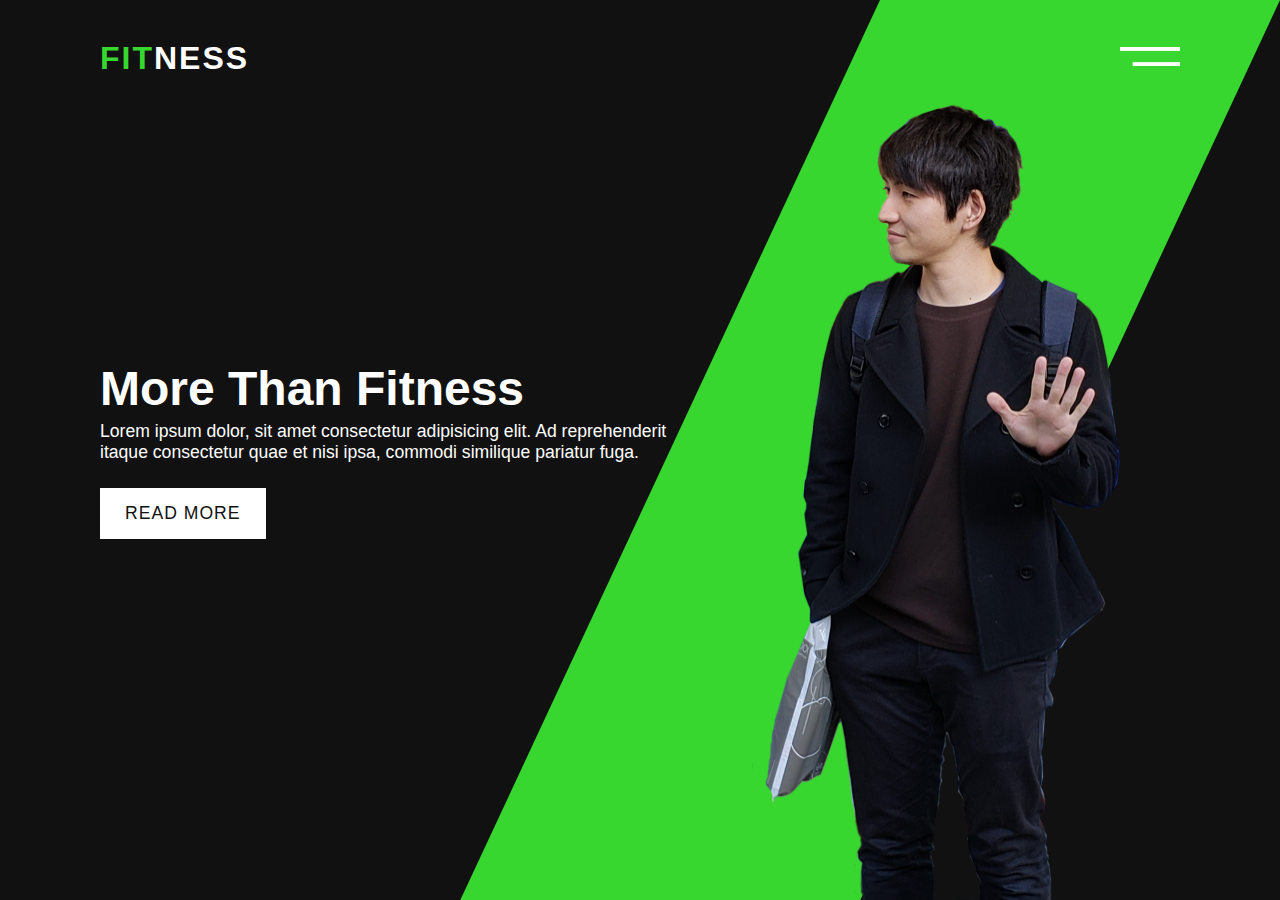
==== intro.html @ c6a5ad0c "make intro page" ====
<!DOCTYPE html>

<html>

<head>
    <meta name="viewport" content="width=device-width, initial-scale=1.0">
    <meta charset="UTF-8">
    <title> BirthDay | Intro Page </title>
    <link rel="stylesheet" href="css/styleIntro.css">
</head>

<body>
    <header>
        <a href="#" class="logo"> <span>Fit</span>ness</a>
        <div class="toggle"> <img src="img/toggle.png" alt=""> </div>
    </header>
    <div class="banner">
        <video src="img/intro_back_movie.mp4" autoplay muted loop type="mp4"></video>
        <div class="textBox">
            <h2> More Than Fitness </h2>
            <p>
                Lorem ipsum dolor, sit amet consectetur adipisicing elit. Ad reprehenderit
                itaque consectetur quae et nisi ipsa, commodi similique pariatur fuga.
            </p>
            <a href="#"> Read More </a>
        </div>
        <div class="imgBox">
            <img src="img/intro_1.png" alt="">
        </div>
        <ul class="sci">
            <li> <a href="#"> <img src="" alt=""></a></li>
            <li> <a href="#"> <img src="" alt=""></a></li>
            <li> <a href="#"> <img src="" alt=""></a></li>
        </ul>
    </div>

</body>

</html>
---- css/styleIntro.css ----
@import url('https//fonts.googleapi.com/css?family=Poppins:200,300,400,500,600,700,800,900');

*
{
    margin: 0;
    padding: 0;
    box-sizing: border-box;
    font-family: 'Poppins', sans-serif;
}

header
{
    position: absolute;
    top: 0;
    left: 0;
    width: 100%;
    display: flex;
    justify-content: space-between;
    align-items: center;
    padding: 40px 100px;
    z-index: 1000;
}

header .logo
{
    position: relative;
    font-size: 2em;
    color: #fff;
    text-transform: uppercase;
    font-weight: 700;
    letter-spacing: 2px;
    text-decoration: none;
}

header .logo span
{
    color: #37d72f;
}

header .toggle
{
    max-width: 60px;
    cursor: pointer;
}

header .toggle img
{
    max-width: 100%;
}

.banner
{
    position: relative;
    width: 100%;
    min-height: 100vh;
    padding: 0 100px;
    background: #111;
    display: flex;
    justify-content: flex-start;
    align-items: center;
}

.banner::before
{
    content: '';
    position: absolute;
    right: 0;
    top: 0;
    width: 400px;
    height: 100%;
    background: #37d72f;
    transform-origin: top;
    transform: skewX(-25deg);
    z-index: 1;
}

.banner video
{
    position: absolute;
    top: 0;
    left: 0;
    width: 100%;
    height: 100%;
    object-fit: cover;
    opacity: 0.15;
    pointer-events: none;
}

.banner .textBox
{
    position: relative;
    max-width: 600px;
    z-index: 2;
}

.banner .textBox h2
{
    color: #fff;
    font-size: 3em;
}

.banner .textBox p
{
    color: #fff;
    font-size: 1.1em;
    margin: 5px 0 25px;
}

.banner .textBox a
{
    position: relative;
    display: inline-block;
    background: #fff;
    color: #111;
    padding: 15px 25px;
    text-decoration: none;
    font-size: 1.1em;
    text-transform: uppercase;
    letter-spacing: 1px;
    font-weight: 500;
}

.banner .imgBox
{
    position: relative;
    height: 100vh;
    display: flex;
    justify-content: center;
    align-items: center;
    width: 50%;
    z-index: 2;
}

.banner .imgBox img
{
    position: absolute;
    bottom: 0;
    height: 90%;
    z-index: 10000;
}

.sci
{
    position: absolute;
    bottom: 20px;
    letter-spacing: 100px;
    display: flex;
    justify-content: center;
    align-items: center;
}

.sci li
{
    list-style: none;
}

.sci li a
{
    display: inline-block;
    margin-right: 15px;
}

.sci li a img
{
    transform: scale(0.5);
    filter: invert(1);
}

@media (max-width: 991px)
{
    header
    {
        padding: 20px 50px;
    }

    .banner
    {
        padding: 150px 50px 0;
        flex-direction: column;
        overflow: hidden;
    }

    .banner::before
    {
        width: 300px;
        transform: skewX(-25deg) translateX(50%);
    }

    .banner .textBox
    {
        max-width: 100%;
    }

    .sci
    {
        z-index: 1000;
        left: initial;
        right: 20px;
        flex-direction: column;
    }
}
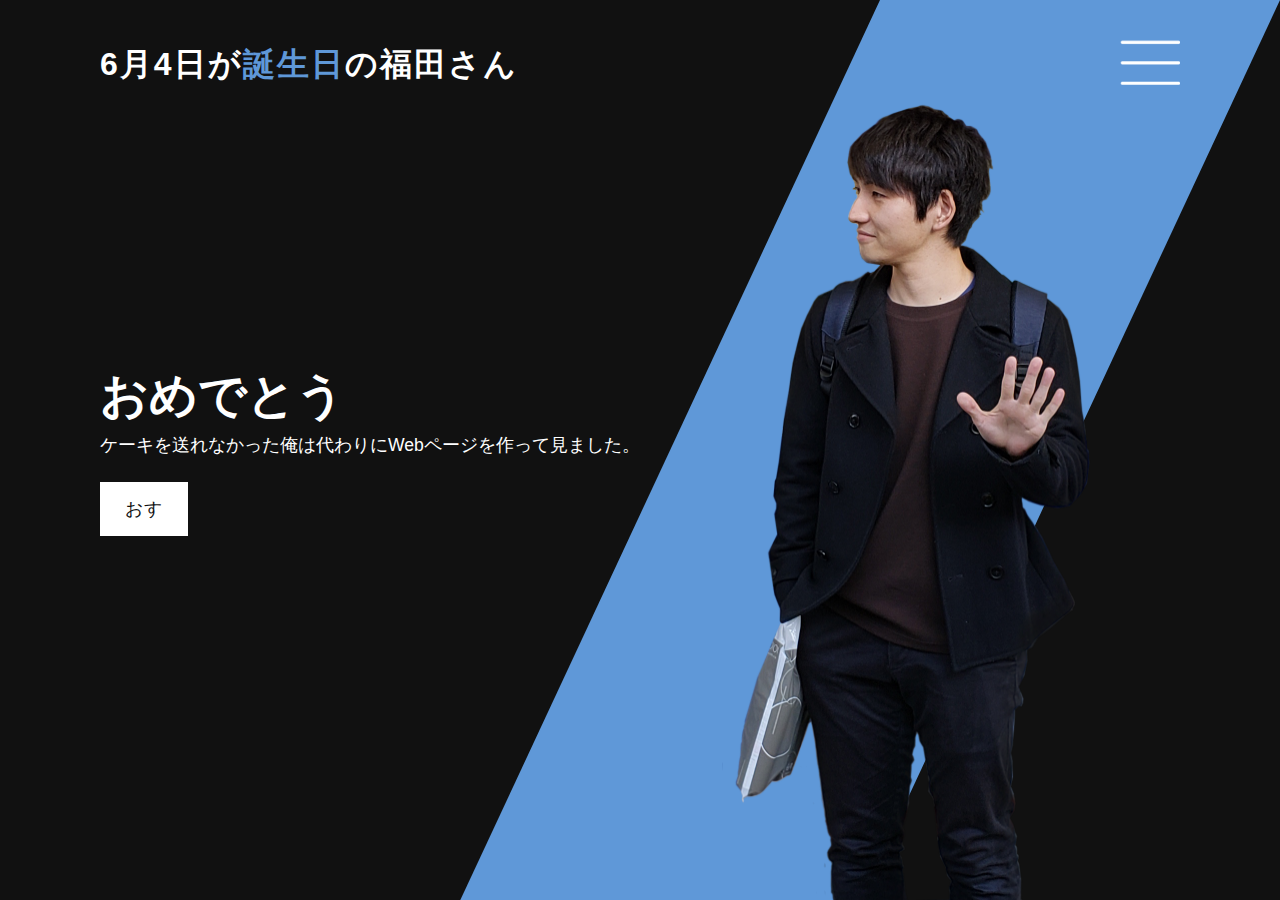
==== commit c2593115: "addfile" ====
--- a/intro.html
+++ b/intro.html
@@ -11,18 +11,17 @@
 
 <body>
     <header>
-        <a href="#" class="logo"> <span>Fit</span>ness</a>
+        <a href="#" class="logo"> 6月4日が<span>誕生日</span>の福田さん</a>
         <div class="toggle"> <img src="img/toggle.png" alt=""> </div>
     </header>
     <div class="banner">
         <video src="img/intro_back_movie.mp4" autoplay muted loop type="mp4"></video>
         <div class="textBox">
-            <h2> More Than Fitness </h2>
+            <h2> おめでとう </h2>
             <p>
-                Lorem ipsum dolor, sit amet consectetur adipisicing elit. Ad reprehenderit
-                itaque consectetur quae et nisi ipsa, commodi similique pariatur fuga.
+                ケーキを送れなかった俺は代わりにWebページを作って見ました。
             </p>
-            <a href="#"> Read More </a>
+            <a href="index.html"> おす </a>
         </div>
         <div class="imgBox">
             <img src="img/intro_1.png" alt="">
--- a/css/styleIntro.css
+++ b/css/styleIntro.css
@@ -34,7 +34,7 @@
 
 header .logo span
 {
-    color: #37d72f;
+    color: #5f98d8;
 }
 
 header .toggle
@@ -68,7 +68,7 @@
     top: 0;
     width: 400px;
     height: 100%;
-    background: #37d72f;
+    background: #5f98d8;
     transform-origin: top;
     transform: skewX(-25deg);
     z-index: 1;
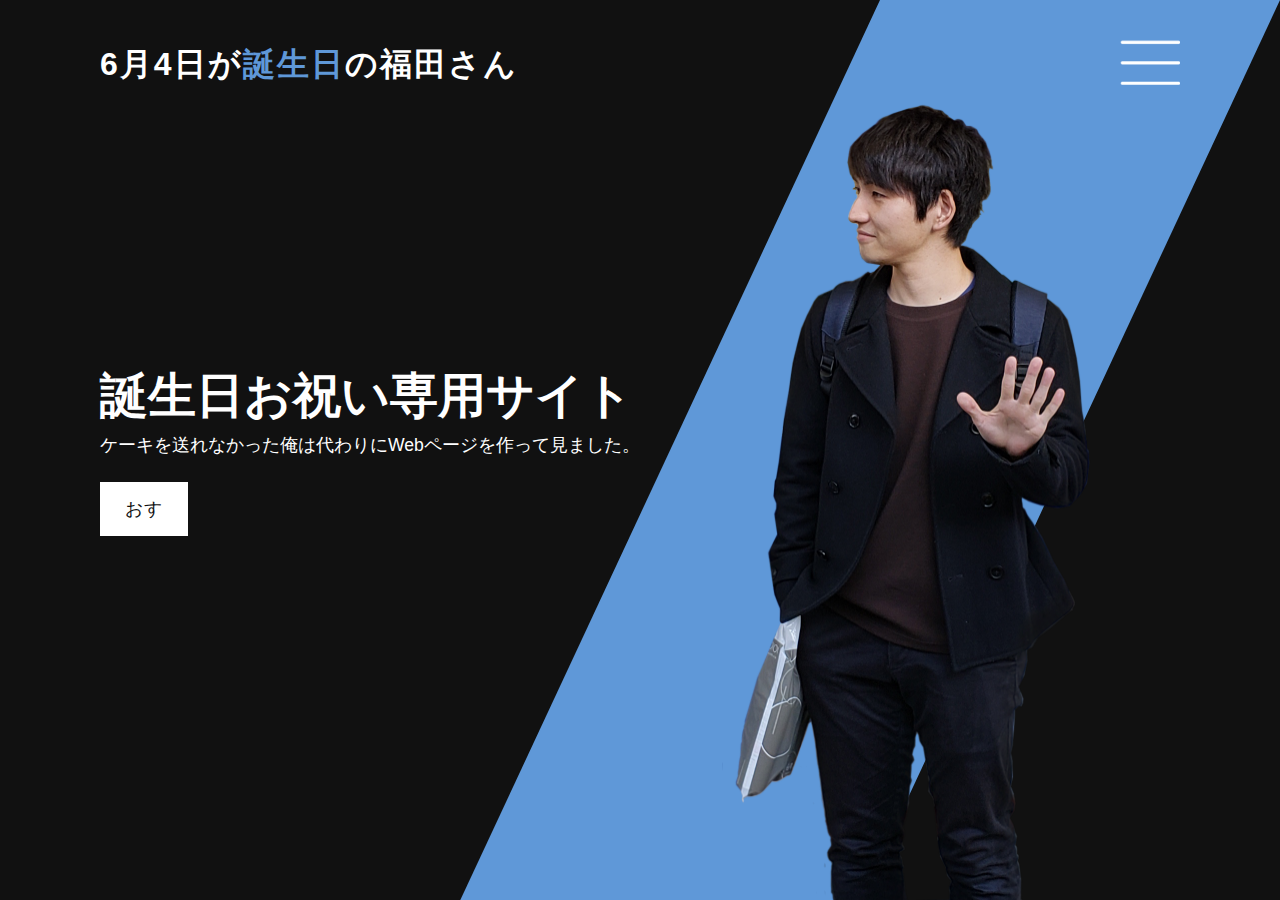
==== commit a427ed49: "scroll 7" ====
--- a/intro.html
+++ b/intro.html
@@ -17,7 +17,7 @@
     <div class="banner">
         <video src="img/intro_back_movie.mp4" autoplay muted loop type="mp4"></video>
         <div class="textBox">
-            <h2> おめでとう </h2>
+            <h2> 誕生日お祝い専用サイト </h2>
             <p>
                 ケーキを送れなかった俺は代わりにWebページを作って見ました。
             </p>
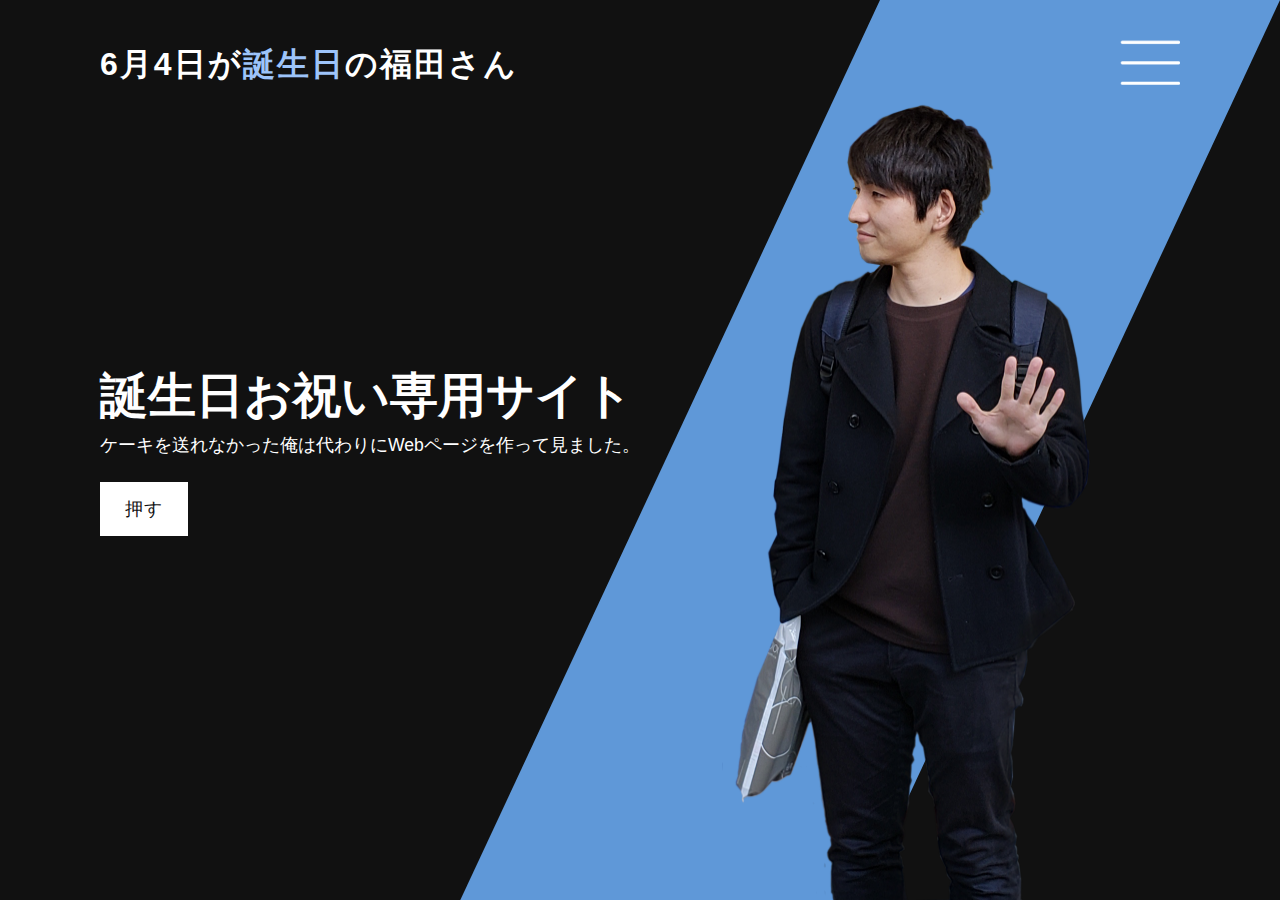
==== commit babea5a2: "push" ====
--- a/intro.html
+++ b/intro.html
@@ -21,7 +21,7 @@
             <p>
                 ケーキを送れなかった俺は代わりにWebページを作って見ました。
             </p>
-            <a href="index.html"> おす </a>
+            <a href="index.html"> 押す </a>
         </div>
         <div class="imgBox">
             <img src="img/intro_1.png" alt="">
--- a/css/styleIntro.css
+++ b/css/styleIntro.css
@@ -34,7 +34,7 @@
 
 header .logo span
 {
-    color: #5f98d8;
+    color: #9dc4fa;
 }
 
 header .toggle
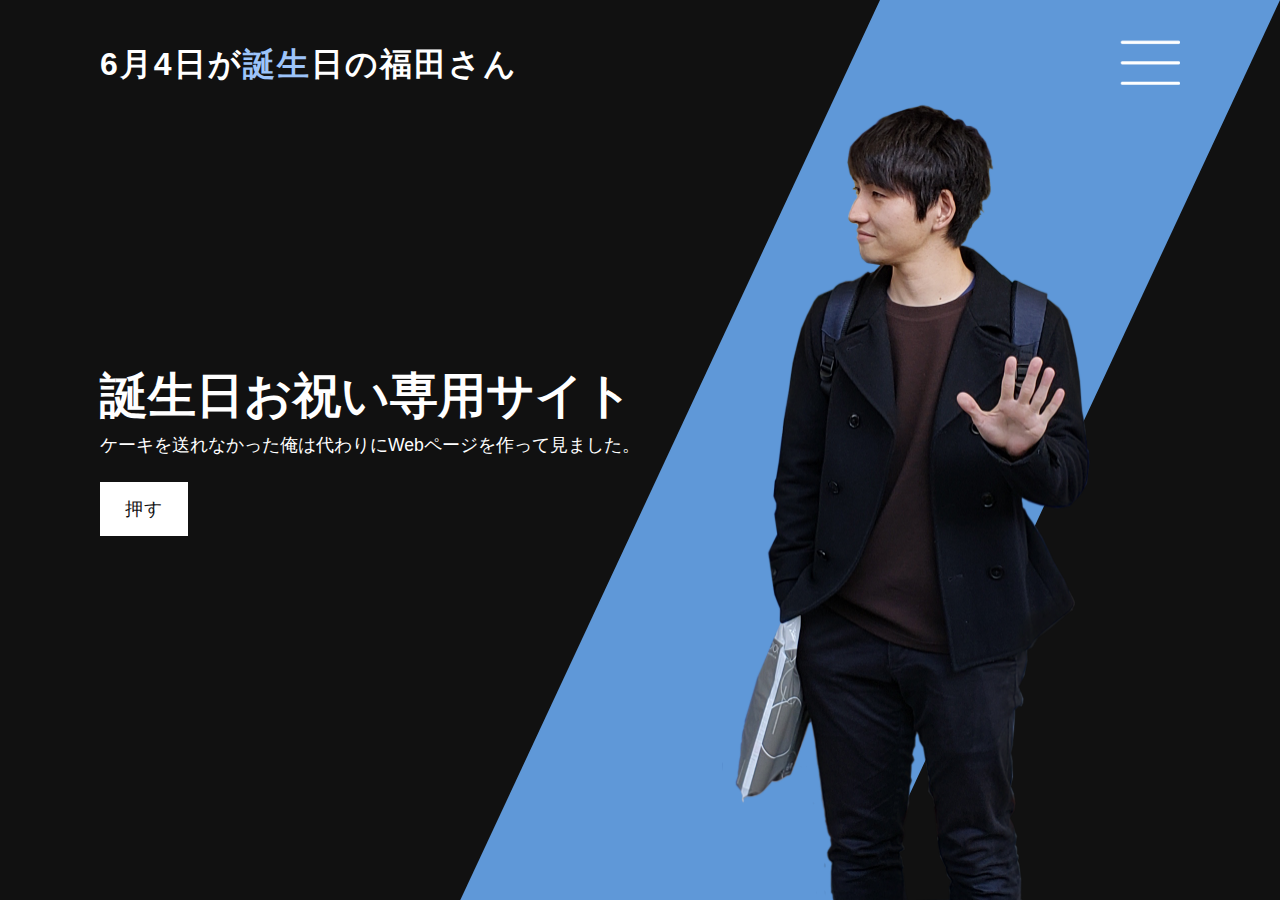
==== commit 0f3a9b56: "1" ====
--- a/intro.html
+++ b/intro.html
@@ -11,7 +11,7 @@
 
 <body>
     <header>
-        <a href="#" class="logo"> 6月4日が<span>誕生日</span>の福田さん</a>
+        <a href="#" class="logo"> 6月4日が<span>誕生</span>日の福田さん</a>
         <div class="toggle"> <img src="img/toggle.png" alt=""> </div>
     </header>
     <div class="banner">
